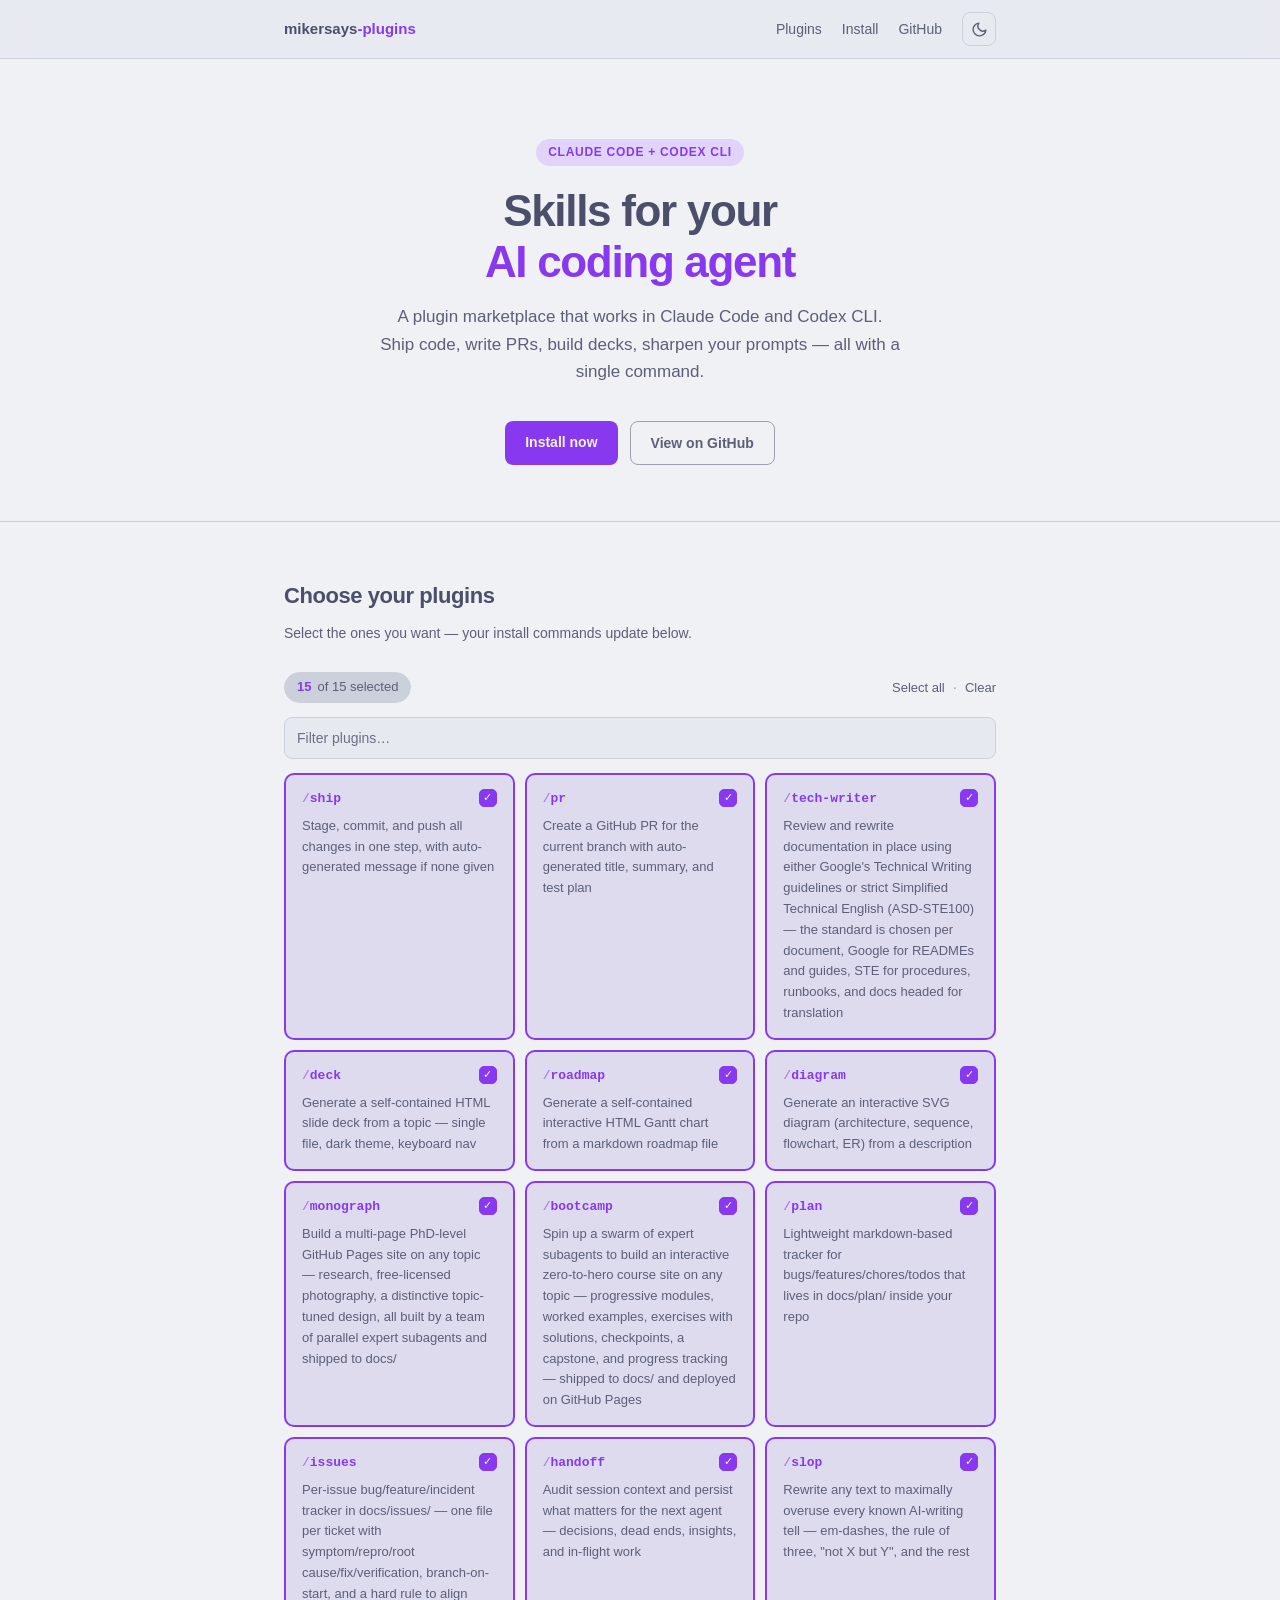
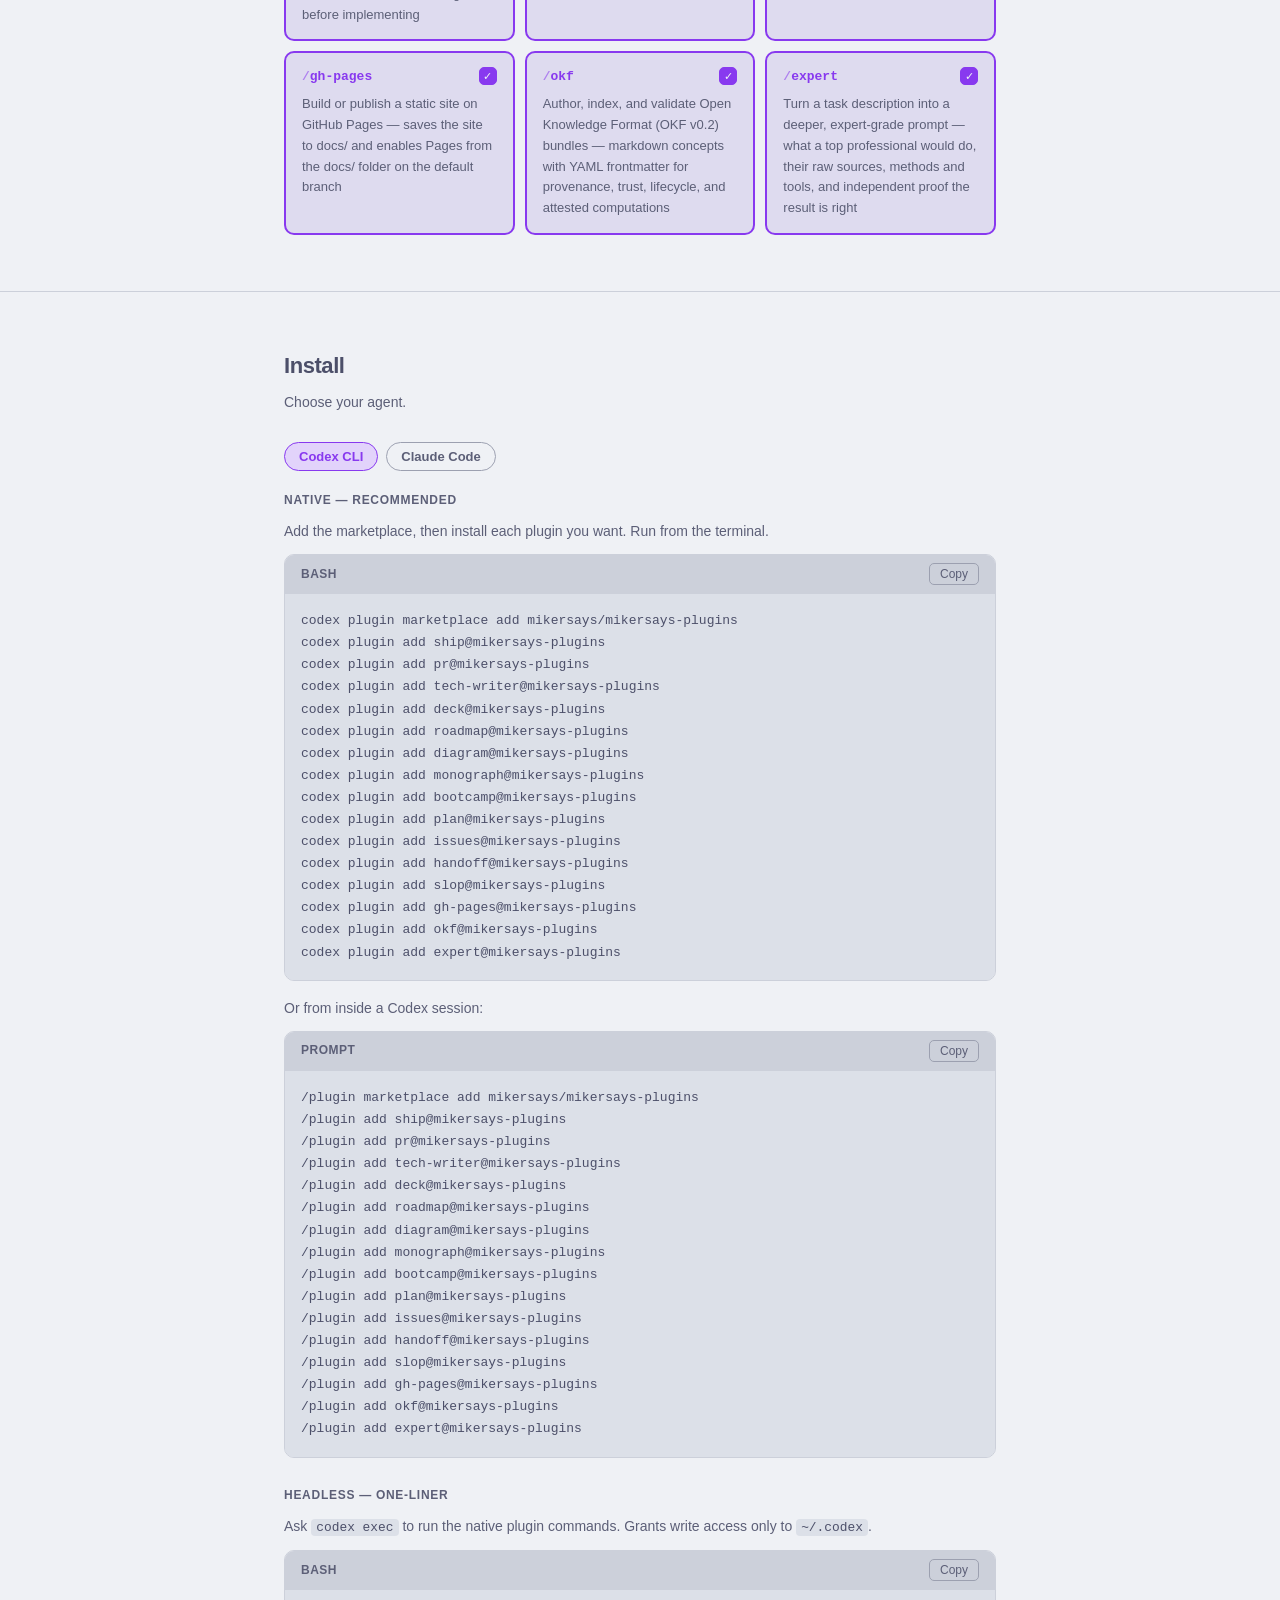
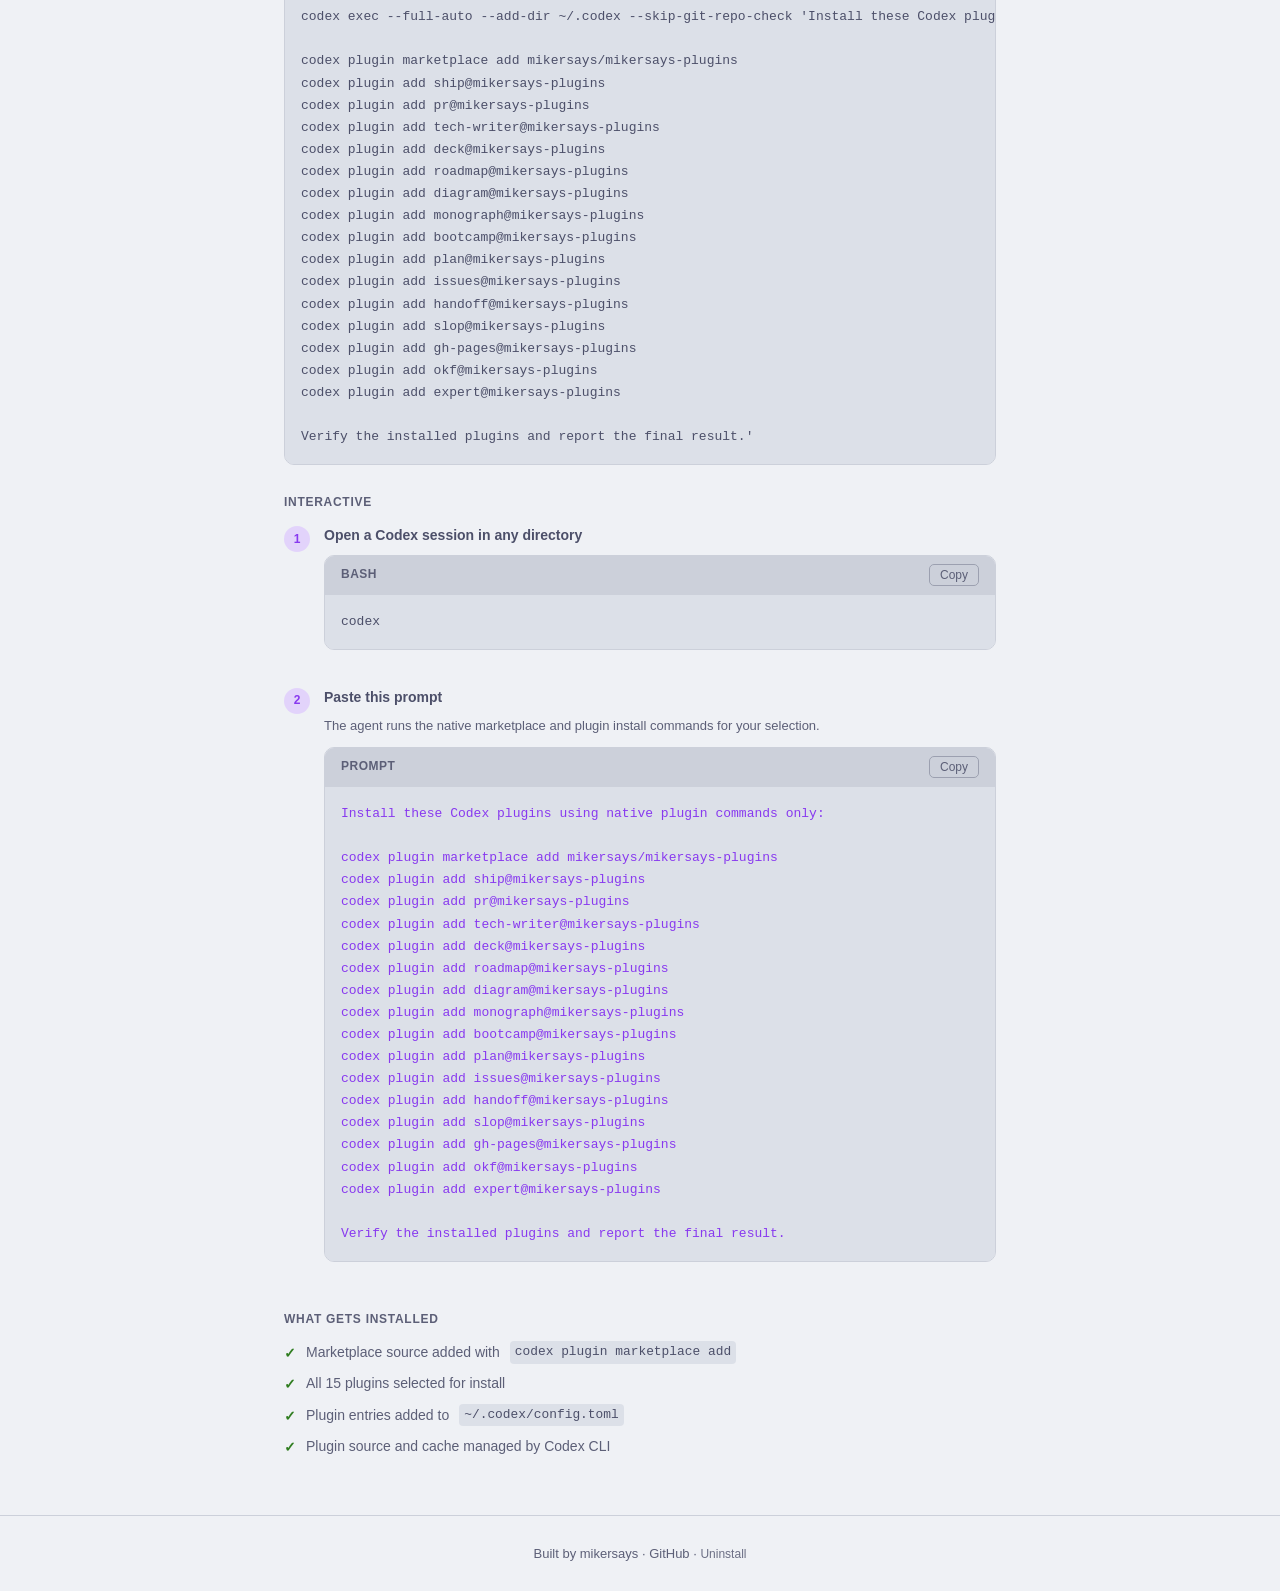
==== docs/index.html @ df7edbc4 "Redesign Pages site with Catppuccin Mocha/Latte themes and add expert Add a theme toggle that follow" ====
<!DOCTYPE html>
<html lang="en">
<head>
  <meta charset="UTF-8" />
  <meta name="viewport" content="width=device-width, initial-scale=1.0" />
  <title>mikersays-plugins</title>
  <meta name="description" content="A plugin marketplace for Claude Code and Codex CLI: ship code, write PRs, build decks, generate diagrams, and more." />
  <script>
    try {
      var t = localStorage.getItem('theme');
      if (t === 'light' || t === 'dark') document.documentElement.setAttribute('data-theme', t);
    } catch (e) {}
  </script>
  <style>
    *, *::before, *::after { box-sizing: border-box; margin: 0; padding: 0; }

    /* Catppuccin Mocha (dark) is the default; Latte (light) follows the system
       setting unless the visitor picks a theme with the toggle. */
    :root {
      color-scheme: dark;
      --bg: #1e1e2e;          /* base */
      --nav-bg: #181825;      /* mantle */
      --code-bg: #11111b;     /* crust */
      --surface: #181825;     /* mantle */
      --surface2: #313244;    /* surface0 */
      --border: #313244;      /* surface0 */
      --border-strong: #585b70; /* surface2 */
      --text: #cdd6f4;
      --muted: #a6adc8;       /* subtext0 */
      --faint: #7f849c;       /* overlay1 */
      --accent: #cba6f7;      /* mauve */
      --accent-dim: #3b3158;
      --on-accent: #11111b;
      --green: #a6e3a1;
      --green-dim: #1f3a2c;
      --warn: #f9e2af;
      --focus: #89b4fa;       /* blue */
    }
    @media (prefers-color-scheme: light) {
      :root:not([data-theme="dark"]) {
        color-scheme: light;
        --bg: #eff1f5;
        --nav-bg: #e6e9ef;
        --code-bg: #dce0e8;
        --surface: #e6e9ef;
        --surface2: #ccd0da;
        --border: #ccd0da;
        --border-strong: #9ca0b0;
        --text: #4c4f69;
        --muted: #5c5f77;
        --faint: #6c6f85;
        --accent: #8839ef;
        --accent-dim: #e2d3fb;
        --on-accent: #eff1f5;
        --green: #2f7d20;
        --green-dim: #d9efd5;
        --warn: #a8610b;
        --focus: #1e66f5;
      }
    }
    :root[data-theme="light"] {
      color-scheme: light;
      --bg: #eff1f5;
      --nav-bg: #e6e9ef;
      --code-bg: #dce0e8;
      --surface: #e6e9ef;
      --surface2: #ccd0da;
      --border: #ccd0da;
      --border-strong: #9ca0b0;
      --text: #4c4f69;
      --muted: #5c5f77;
      --faint: #6c6f85;
      --accent: #8839ef;
      --accent-dim: #e2d3fb;
      --on-accent: #eff1f5;
      --green: #2f7d20;
      --green-dim: #d9efd5;
      --warn: #a8610b;
      --focus: #1e66f5;
    }

    html { scroll-behavior: smooth; scroll-padding-top: 72px; }
    @media (prefers-reduced-motion: reduce) {
      html { scroll-behavior: auto; }
      * { transition: none !important; }
    }

    body {
      background: var(--bg);
      color: var(--text);
      font-family: -apple-system, BlinkMacSystemFont, "Segoe UI", sans-serif;
      font-size: 15px;
      line-height: 1.6;
      -webkit-font-smoothing: antialiased;
    }

    :focus-visible { outline: 2px solid var(--focus); outline-offset: 2px; border-radius: 4px; }

    .container { max-width: 760px; margin: 0 auto; padding: 0 24px; }

    /* ── Nav ── */
    nav {
      position: sticky;
      top: 0;
      z-index: 10;
      background: color-mix(in srgb, var(--nav-bg) 88%, transparent);
      backdrop-filter: blur(10px);
      -webkit-backdrop-filter: blur(10px);
      border-bottom: 1px solid var(--border);
      padding: 12px 0;
    }
    nav .container { display: flex; align-items: center; justify-content: space-between; gap: 16px; }
    .nav-brand { font-weight: 700; font-size: 15px; color: var(--text); text-decoration: none; }
    .nav-brand span { color: var(--accent); }
    nav a { color: var(--muted); text-decoration: none; font-size: 14px; transition: color 0.15s; }
    nav a:hover { color: var(--text); }
    .nav-links { display: flex; gap: 20px; align-items: center; }
    .theme-toggle {
      background: none;
      border: 1px solid var(--border);
      color: var(--muted);
      width: 34px;
      height: 34px;
      border-radius: 8px;
      cursor: pointer;
      display: inline-flex;
      align-items: center;
      justify-content: center;
      transition: color 0.15s, border-color 0.15s;
    }
    .theme-toggle:hover { color: var(--text); border-color: var(--border-strong); }
    .theme-toggle svg { width: 17px; height: 17px; fill: none; stroke: currentColor; stroke-width: 2; stroke-linecap: round; stroke-linejoin: round; }
    .theme-toggle .icon-sun { display: none; }
    :root:not([data-theme="light"]) .theme-toggle .icon-sun { display: block; }
    :root:not([data-theme="light"]) .theme-toggle .icon-moon { display: none; }
    @media (prefers-color-scheme: light) {
      :root:not([data-theme="dark"]) .theme-toggle .icon-sun { display: none; }
      :root:not([data-theme="dark"]) .theme-toggle .icon-moon { display: block; }
    }
    :root[data-theme="light"] .theme-toggle .icon-sun { display: none; }
    :root[data-theme="light"] .theme-toggle .icon-moon { display: block; }

    /* ── Hero ── */
    .hero { padding: 80px 0 56px; text-align: center; }
    .badge {
      display: inline-block;
      background: var(--accent-dim);
      color: var(--accent);
      font-size: 12px;
      font-weight: 600;
      letter-spacing: 0.06em;
      text-transform: uppercase;
      padding: 4px 12px;
      border-radius: 20px;
      margin-bottom: 20px;
    }
    h1 {
      font-size: clamp(28px, 5vw, 44px);
      font-weight: 800;
      letter-spacing: -0.03em;
      line-height: 1.15;
      margin-bottom: 16px;
    }
    h1 em { color: var(--accent); font-style: normal; }
    .hero-sub { color: var(--muted); font-size: 17px; max-width: 520px; margin: 0 auto 36px; }
    .hero-actions { display: flex; gap: 12px; justify-content: center; flex-wrap: wrap; }
    .btn {
      display: inline-block;
      padding: 10px 20px;
      border-radius: 8px;
      font-size: 14px;
      font-weight: 600;
      text-decoration: none;
      transition: opacity 0.15s, transform 0.1s, border-color 0.15s, color 0.15s;
      cursor: pointer;
      border: none;
    }
    .btn:hover { transform: translateY(-1px); }
    .btn-primary { background: var(--accent); color: var(--on-accent); }
    .btn-primary:hover { opacity: 0.88; }
    .btn-ghost { background: transparent; border: 1px solid var(--border-strong); color: var(--muted); }
    .btn-ghost:hover { color: var(--text); border-color: var(--accent); }

    /* ── Section ── */
    section { padding: 56px 0; border-top: 1px solid var(--border); }
    h2 { font-size: 22px; font-weight: 700; letter-spacing: -0.02em; margin-bottom: 8px; }
    .section-sub { color: var(--muted); font-size: 14px; margin-bottom: 28px; }
    .callout {
      background: var(--green-dim);
      border: 1px solid var(--green);
      border-radius: 8px;
      padding: 12px 14px;
      margin-bottom: 24px;
      font-size: 14px;
      line-height: 1.55;
      color: var(--text);
    }
    .callout strong { color: var(--green); }
    code {
      font-family: "SF Mono", "Fira Code", "Cascadia Code", monospace;
      color: var(--text);
    }
    .callout code, .section-sub code, .what-item code {
      background: var(--code-bg);
      border-radius: 4px;
      padding: 1px 5px;
      font-size: 0.92em;
    }
    h3 {
      font-size: 12px;
      font-weight: 700;
      color: var(--muted);
      text-transform: uppercase;
      letter-spacing: 0.06em;
      margin-bottom: 12px;
    }

    /* ── Plugin picker grid ── */
    .picker-header {
      display: flex;
      align-items: center;
      justify-content: space-between;
      flex-wrap: wrap;
      gap: 10px 16px;
      margin-bottom: 14px;
    }
    .picker-actions { display: flex; gap: 8px; align-items: center; }
    .picker-actions .sep { color: var(--border-strong); }
    .text-btn {
      background: none;
      border: none;
      color: var(--muted);
      font-size: 13px;
      cursor: pointer;
      padding: 2px 0;
      transition: color 0.15s;
    }
    .text-btn:hover { color: var(--accent); }
    .search {
      width: 100%;
      background: var(--surface);
      border: 1px solid var(--border);
      border-radius: 8px;
      color: var(--text);
      font: inherit;
      font-size: 14px;
      padding: 9px 12px;
      margin-bottom: 14px;
      transition: border-color 0.15s;
    }
    .search::placeholder { color: var(--faint); }
    .search:hover { border-color: var(--border-strong); }
    .no-results { grid-column: 1 / -1; text-align: center; color: var(--muted); font-size: 14px; padding: 24px 0; }

    .plugins-grid {
      display: grid;
      grid-template-columns: repeat(auto-fill, minmax(220px, 1fr));
      gap: 10px;
    }
    .plugin-card {
      background: var(--surface);
      border: 2px solid var(--border);
      border-radius: 10px;
      padding: 14px 16px;
      cursor: pointer;
      transition: border-color 0.15s, background 0.15s;
      user-select: none;
      position: relative;
    }
    .plugin-card:hover { border-color: var(--border-strong); }
    .plugin-card.selected {
      border-color: var(--accent);
      background: color-mix(in srgb, var(--accent) 8%, var(--surface));
    }
    .plugin-card-top {
      display: flex;
      align-items: flex-start;
      justify-content: space-between;
      margin-bottom: 6px;
    }
    .plugin-name {
      font-family: "SF Mono", "Fira Code", monospace;
      font-size: 13px;
      font-weight: 600;
      color: var(--accent);
    }
    .plugin-name::before { content: "/"; opacity: 0.55; }
    .checkmark {
      width: 18px;
      height: 18px;
      border-radius: 5px;
      border: 1.5px solid var(--border-strong);
      flex-shrink: 0;
      display: flex;
      align-items: center;
      justify-content: center;
      transition: all 0.15s;
      font-size: 11px;
    }
    .plugin-card.selected .checkmark {
      background: var(--accent);
      border-color: var(--accent);
      color: var(--on-accent);
    }
    .plugin-desc { font-size: 13px; color: var(--muted); }

    /* ── Selection summary pill ── */
    .selection-pill {
      display: inline-flex;
      align-items: center;
      gap: 6px;
      background: var(--surface2);
      border: 1px solid var(--border);
      border-radius: 20px;
      padding: 4px 12px;
      font-size: 13px;
      color: var(--muted);
      transition: all 0.2s;
    }
    .selection-pill .count { color: var(--accent); font-weight: 700; }
    .none-selected-warn {
      background: color-mix(in srgb, var(--warn) 12%, transparent);
      border-color: color-mix(in srgb, var(--warn) 40%, transparent);
      color: var(--warn);
    }

    /* ── Tabs ── */
    .tabs { display: flex; gap: 8px; margin-bottom: 20px; }
    .tab {
      padding: 6px 14px;
      border-radius: 20px;
      font-size: 13px;
      font-weight: 600;
      cursor: pointer;
      border: 1px solid var(--border-strong);
      color: var(--muted);
      background: none;
      transition: all 0.15s;
    }
    .tab:hover { color: var(--text); }
    .tab.active { background: var(--accent-dim); border-color: var(--accent); color: var(--accent); }
    .tab-content { display: none; }
    .tab-content.active { display: block; }

    /* ── Install blocks ── */
    .install-block {
      background: var(--surface);
      border: 1px solid var(--border);
      border-radius: 10px;
      overflow: hidden;
      margin-bottom: 16px;
    }
    .block-header {
      display: flex;
      align-items: center;
      justify-content: space-between;
      padding: 8px 16px;
      border-bottom: 1px solid var(--border);
      background: var(--surface2);
    }
    .block-label { font-size: 12px; font-weight: 600; color: var(--muted); letter-spacing: 0.04em; text-transform: uppercase; }
    .copy-btn {
      background: none;
      border: 1px solid var(--border-strong);
      color: var(--muted);
      font-size: 12px;
      padding: 3px 10px;
      border-radius: 5px;
      cursor: pointer;
      transition: color 0.15s, border-color 0.15s;
    }
    .copy-btn:hover { color: var(--text); border-color: var(--accent); }
    .copy-btn.copied { color: var(--green); border-color: var(--green); }
    pre {
      padding: 16px;
      overflow-x: auto;
      font-family: "SF Mono", "Fira Code", "Cascadia Code", monospace;
      font-size: 13px;
      line-height: 1.7;
      background: var(--code-bg);
    }
    @media (max-width: 640px) {
      .hero { padding: 56px 0 40px; }
      .nav-links { gap: 14px; }
      pre {
        white-space: pre-wrap;
        word-break: break-word;
        overflow-wrap: anywhere;
      }
    }
    .c { color: var(--faint); }        /* comment */
    .kw { color: var(--accent); }      /* keyword / prompt text */

    /* empty state */
    .empty-state {
      padding: 20px;
      text-align: center;
      color: var(--muted);
      font-size: 13px;
      background: var(--code-bg);
    }

    /* ── Steps ── */
    .steps { counter-reset: step; display: flex; flex-direction: column; gap: 20px; }
    .step { display: flex; gap: 14px; align-items: flex-start; }
    .step-num {
      counter-increment: step;
      flex-shrink: 0;
      width: 26px; height: 26px;
      background: var(--accent-dim);
      color: var(--accent);
      border-radius: 50%;
      font-size: 12px; font-weight: 700;
      display: flex; align-items: center; justify-content: center;
      margin-top: 2px;
    }
    .step-num::before { content: counter(step); }
    .step-body { flex: 1; min-width: 0; }
    .step-title { font-weight: 600; margin-bottom: 8px; font-size: 14px; }
    .step-desc { color: var(--muted); font-size: 13px; margin-bottom: 10px; }

    /* ── What you get ── */
    .what-list { display: flex; flex-direction: column; gap: 8px; margin-top: 12px; }
    .what-item { display: flex; align-items: flex-start; gap: 10px; font-size: 14px; color: var(--muted); }
    .what-item::before { content: "✓"; color: var(--green); font-weight: 700; flex-shrink: 0; margin-top: 1px; }

    /* ── Footer ── */
    footer { border-top: 1px solid var(--border); padding: 28px 0; text-align: center; color: var(--muted); font-size: 13px; }
    footer a { color: var(--muted); text-decoration: none; }
    footer a:hover { color: var(--text); }
    .uninstall-link { font-size: 12px; color: var(--faint); text-decoration: none; }
    .uninstall-link:hover { color: var(--muted); }
  </style>
</head>
<body>

<nav>
  <div class="container">
    <a class="nav-brand" href="#">mikersays<span>-plugins</span></a>
    <div class="nav-links">
      <a href="#plugins">Plugins</a>
      <a href="#install">Install</a>
      <a href="https://github.com/mikersays/mikersays-plugins" target="_blank" rel="noopener">GitHub</a>
      <button class="theme-toggle" id="theme-toggle" type="button" aria-label="Switch to light theme" title="Toggle theme">
        <svg class="icon-sun" viewBox="0 0 24 24" aria-hidden="true"><circle cx="12" cy="12" r="4"/><path d="M12 2v2M12 20v2M4.9 4.9l1.4 1.4M17.7 17.7l1.4 1.4M2 12h2M20 12h2M4.9 19.1l1.4-1.4M17.7 6.3l1.4-1.4"/></svg>
        <svg class="icon-moon" viewBox="0 0 24 24" aria-hidden="true"><path d="M21 12.8A9 9 0 1 1 11.2 3a7 7 0 0 0 9.8 9.8z"/></svg>
      </button>
    </div>
  </div>
</nav>

<header class="hero">
  <div class="container">
    <div class="badge">Claude Code + Codex CLI</div>
    <h1>Skills for your<br><em>AI coding agent</em></h1>
    <p class="hero-sub">A plugin marketplace that works in Claude Code and Codex CLI. Ship code, write PRs, build decks, sharpen your prompts — all with a single command.</p>
    <div class="hero-actions">
      <a href="#install" class="btn btn-primary">Install now</a>
      <a href="https://github.com/mikersays/mikersays-plugins" target="_blank" rel="noopener" class="btn btn-ghost">View on GitHub</a>
    </div>
  </div>
</header>

<main>

  <!-- Plugins picker -->
  <section id="plugins">
    <div class="container">
      <h2>Choose your plugins</h2>
      <p class="section-sub">Select the ones you want — your install commands update below.</p>

      <div class="picker-header">
        <div id="selection-pill" class="selection-pill" aria-live="polite">
          <span class="count" id="pill-count">15</span> of 15 selected
        </div>
        <div class="picker-actions">
          <button class="text-btn" onclick="selectAll()">Select all</button>
          <span class="sep" aria-hidden="true">·</span>
          <button class="text-btn" onclick="selectNone()">Clear</button>
        </div>
      </div>

      <input class="search" id="plugin-search" type="search" placeholder="Filter plugins…" aria-label="Filter plugins" autocomplete="off" />

      <div class="plugins-grid" id="plugins-grid">
        <!-- rendered by JS -->
      </div>
    </div>
  </section>

  <!-- Install -->
  <section id="install">
    <div class="container">
      <h2>Install</h2>
      <p class="section-sub">Choose your agent.</p>

      <div class="tabs" role="tablist">
        <button class="tab active" role="tab" aria-selected="true" aria-controls="tab-codex" onclick="switchTab('codex', event)">Codex CLI</button>
        <button class="tab" role="tab" aria-selected="false" aria-controls="tab-claude" onclick="switchTab('claude', event)">Claude Code</button>
      </div>

      <!-- Codex tab -->
      <div id="tab-codex" class="tab-content active" role="tabpanel">

        <h3 style="margin-bottom:10px;">Native — recommended</h3>
        <p class="section-sub" style="margin-bottom:12px;">
          Add the marketplace, then install each plugin you want. Run from the terminal.
        </p>

        <div class="install-block">
          <div class="block-header">
            <span class="block-label">bash</span>
            <button class="copy-btn" onclick="copyEl(this, 'cmd-native')">Copy</button>
          </div>
          <pre><code id="cmd-native">codex plugin marketplace add mikersays/mikersays-plugins
codex plugin add ship@mikersays-plugins</code></pre>
        </div>

        <p class="section-sub" style="margin-top:12px;margin-bottom:12px;">
          Or from inside a Codex session:
        </p>

        <div class="install-block">
          <div class="block-header">
            <span class="block-label">prompt</span>
            <button class="copy-btn" onclick="copyEl(this, 'cmd-native-session')">Copy</button>
          </div>
          <pre><code id="cmd-native-session">/plugin marketplace add mikersays/mikersays-plugins
/plugin add ship@mikersays-plugins</code></pre>
        </div>

        <h3 style="margin-top:28px;margin-bottom:10px;">Headless — one-liner</h3>
        <p class="section-sub" style="margin-bottom:12px;">
          Ask <code>codex exec</code> to run the native plugin commands. Grants write access only to <code>~/.codex</code>.
        </p>

        <div class="install-block">
          <div class="block-header">
            <span class="block-label">bash</span>
            <button class="copy-btn" id="btn-headless" onclick="copyEl(this, 'cmd-headless')">Copy</button>
          </div>
          <pre id="pre-headless"><code id="cmd-headless"></code></pre>
        </div>

        <h3 style="margin-top:28px;margin-bottom:12px;">Interactive</h3>
        <div class="steps">
          <div class="step">
            <div class="step-num" aria-hidden="true"></div>
            <div class="step-body">
              <div class="step-title">Open a Codex session in any directory</div>
              <div class="install-block">
                <div class="block-header">
                  <span class="block-label">bash</span>
                  <button class="copy-btn" onclick="copyEl(this, 'cmd-open')">Copy</button>
                </div>
                <pre><code id="cmd-open">codex</code></pre>
              </div>
            </div>
          </div>
          <div class="step">
            <div class="step-num" aria-hidden="true"></div>
            <div class="step-body">
              <div class="step-title">Paste this prompt</div>
              <div class="step-desc">The agent runs the native marketplace and plugin install commands for your selection.</div>
              <div class="install-block">
                <div class="block-header">
                  <span class="block-label">prompt</span>
                  <button class="copy-btn" id="btn-prompt" onclick="copyEl(this, 'cmd-prompt')">Copy</button>
                </div>
                <pre id="pre-prompt"><code id="cmd-prompt"></code></pre>
              </div>
            </div>
          </div>
        </div>

        <div style="margin-top:32px;">
          <h3>What gets installed</h3>
          <div class="what-list">
            <div class="what-item">Marketplace source added with <code>codex plugin marketplace add</code></div>
            <div class="what-item" id="what-plugins">Selected plugins installed with <code>codex plugin add</code></div>
            <div class="what-item">Plugin entries added to <code>~/.codex/config.toml</code></div>
            <div class="what-item">Plugin source and cache managed by Codex CLI</div>
          </div>
        </div>

      </div>

      <!-- Claude Code tab -->
      <div id="tab-claude" class="tab-content" role="tabpanel">
        <div class="callout">
          <strong>Launch Claude Code first.</strong> These are <em>slash commands</em>, not terminal commands.
          Start Claude Code in your project (run <code>claude</code> in your terminal, or open the desktop / IDE app),
          then type the commands below at the Claude Code prompt — don't paste them into your shell.
        </div>
        <h3>Add the marketplace</h3>
        <div class="install-block">
          <div class="block-header">
            <span class="block-label">slash command</span>
            <button class="copy-btn" onclick="copyEl(this, 'cmd-claude-add')">Copy</button>
          </div>
          <pre><code id="cmd-claude-add">/plugin marketplace add mikersays/mikersays-plugins</code></pre>
        </div>

        <h3 style="margin-top:28px;">Install your selected plugins</h3>
        <div class="install-block">
          <div class="block-header">
            <span class="block-label">slash commands</span>
            <button class="copy-btn" id="btn-claude-install" onclick="copyEl(this, 'cmd-claude-install')">Copy</button>
          </div>
          <pre id="pre-claude-install"><code id="cmd-claude-install"></code></pre>
        </div>

        <h3 style="margin-top:28px;">Usage</h3>
        <div class="install-block">
          <div class="block-header">
            <span class="block-label">examples</span>
          </div>
          <pre><code><span class="c"># Commit and push all changes</span>
/ship fix login redirect

<span class="c"># Open a PR</span>
/pr add dark mode toggle

<span class="c"># Review a doc</span>
/tech-writer docs/api.md

<span class="c"># Rewrite a runbook in Simplified Technical English</span>
/tech-writer docs/runbooks/failover.md ste

<span class="c"># Build a slide deck</span>
/deck microservices architecture

<span class="c"># Get an expert-grade rewrite of a task prompt</span>
/expert migrate our billing service to Postgres</code></pre>
        </div>
      </div>

    </div>
  </section>

</main>

<footer>
  <div class="container">
    <p>
      Built by <a href="https://github.com/mikersays" target="_blank" rel="noopener">mikersays</a> ·
      <a href="https://github.com/mikersays/mikersays-plugins" target="_blank" rel="noopener">GitHub</a> ·
      <a class="uninstall-link" href="https://github.com/mikersays/mikersays-plugins/blob/master/UNINSTALL.md" target="_blank" rel="noopener">Uninstall</a>
    </p>
  </div>
</footer>

<script>
  const PLUGINS = [
    { id: 'ship',        desc: 'Stage, commit, and push all changes in one step, with auto-generated message if none given' },
    { id: 'pr',          desc: 'Create a GitHub PR for the current branch with auto-generated title, summary, and test plan' },
    { id: 'tech-writer', desc: 'Review and rewrite documentation in place using either Google\'s Technical Writing guidelines or strict Simplified Technical English (ASD-STE100) &mdash; the standard is chosen per document, Google for READMEs and guides, STE for procedures, runbooks, and docs headed for translation' },
    { id: 'deck',        desc: 'Generate a self-contained HTML slide deck from a topic — single file, dark theme, keyboard nav' },
    { id: 'roadmap',     desc: 'Generate a self-contained interactive HTML Gantt chart from a markdown roadmap file' },
    { id: 'diagram',     desc: 'Generate an interactive SVG diagram (architecture, sequence, flowchart, ER) from a description' },
    { id: 'monograph',   desc: 'Build a multi-page PhD-level GitHub Pages site on any topic — research, free-licensed photography, a distinctive topic-tuned design, all built by a team of parallel expert subagents and shipped to docs/' },
    { id: 'bootcamp',    desc: 'Spin up a swarm of expert subagents to build an interactive zero-to-hero course site on any topic — progressive modules, worked examples, exercises with solutions, checkpoints, a capstone, and progress tracking — shipped to docs/ and deployed on GitHub Pages' },
    { id: 'plan',        desc: 'Lightweight markdown-based tracker for bugs/features/chores/todos that lives in docs/plan/ inside your repo' },
    { id: 'issues',      desc: 'Per-issue bug/feature/incident tracker in docs/issues/ — one file per ticket with symptom/repro/root cause/fix/verification, branch-on-start, and a hard rule to align before implementing' },
    { id: 'handoff',     desc: 'Audit session context and persist what matters for the next agent — decisions, dead ends, insights, and in-flight work' },
    { id: 'slop',        desc: 'Rewrite any text to maximally overuse every known AI-writing tell — em-dashes, the rule of three, "not X but Y", and the rest' },
    { id: 'gh-pages',    desc: 'Build or publish a static site on GitHub Pages — saves the site to docs/ and enables Pages from the docs/ folder on the default branch' },
    { id: 'okf',         desc: 'Author, index, and validate Open Knowledge Format (OKF v0.2) bundles — markdown concepts with YAML frontmatter for provenance, trust, lifecycle, and attested computations' },
    { id: 'expert',      desc: 'Turn a task description into a deeper, expert-grade prompt — what a top professional would do, their raw sources, methods and tools, and independent proof the result is right' },
  ];

  let selected = new Set(PLUGINS.map(p => p.id));

  // ── Render plugin cards ──────────────────────────────────────────
  function renderGrid() {
    const grid = document.getElementById('plugins-grid');
    const focusedId = document.activeElement && document.activeElement.dataset ? document.activeElement.dataset.id : null;
    const q = (document.getElementById('plugin-search').value || '').trim().toLowerCase();
    const shown = PLUGINS.filter(p => !q || p.id.includes(q) || p.desc.toLowerCase().includes(q));
    if (!shown.length) {
      grid.innerHTML = '<div class="no-results">No plugins match your filter.</div>';
      return;
    }
    grid.innerHTML = shown.map(p => `
      <div class="plugin-card ${selected.has(p.id) ? 'selected' : ''}"
           onclick="toggle('${p.id}')" role="checkbox"
           aria-checked="${selected.has(p.id)}" tabindex="0"
           data-id="${p.id}"
           onkeydown="if(event.key==='Enter'||event.key===' '){event.preventDefault();toggle('${p.id}')}">
        <div class="plugin-card-top">
          <div class="plugin-name">${p.id}</div>
          <div class="checkmark">${selected.has(p.id) ? '✓' : ''}</div>
        </div>
        <div class="plugin-desc">${p.desc}</div>
      </div>
    `).join('');
    if (focusedId) {
      const again = grid.querySelector(`[data-id="${focusedId}"]`);
      if (again) again.focus();
    }
  }

  // ── Update pill ──────────────────────────────────────────────────
  function renderPill() {
    const n = selected.size;
    const pill = document.getElementById('selection-pill');
    if (n === 0) {
      pill.classList.add('none-selected-warn');
      pill.innerHTML = '⚠ No plugins selected';
    } else {
      pill.classList.remove('none-selected-warn');
      pill.innerHTML = `<span class="count">${n}</span> of ${PLUGINS.length} selected`;
    }
  }

  // ── Build install commands ───────────────────────────────────────
  function renderCommands() {
    const sel = PLUGINS.filter(p => selected.has(p.id));
    const ids  = sel.map(p => p.id);
    const all  = ids.length === PLUGINS.length;
    const none = ids.length === 0;
    const nativeCommands = ids => ['codex plugin marketplace add mikersays/mikersays-plugins']
      .concat(ids.map(id => `codex plugin add ${id}@mikersays-plugins`));
    const sessionCommands = ids => ['/plugin marketplace add mikersays/mikersays-plugins']
      .concat(ids.map(id => `/plugin add ${id}@mikersays-plugins`));

    // ── Codex native commands ──
    const nativeEl = document.getElementById('cmd-native');
    const nativeSessionEl = document.getElementById('cmd-native-session');
    if (nativeEl) {
      nativeEl.textContent = none
        ? 'Select at least one plugin above.'
        : nativeCommands(ids).join('\n');
    }
    if (nativeSessionEl) {
      nativeSessionEl.textContent = none
        ? 'Select at least one plugin above.'
        : sessionCommands(ids).join('\n');
    }

    // ── Codex headless ──
    const headlessEl = document.getElementById('cmd-headless');
    const preHeadless = document.getElementById('pre-headless');
    if (none) {
      preHeadless.innerHTML = '<div class="empty-state">Select at least one plugin above.</div>';
    } else {
      const prompt = `Install these Codex plugins using native plugin commands only:\n\n${nativeCommands(ids).join('\n')}\n\nVerify the installed plugins and report the final result.`;
      preHeadless.innerHTML = '';
      preHeadless.appendChild(Object.assign(document.createElement('code'), {
        id: 'cmd-headless',
        textContent: `codex exec --full-auto --add-dir ~/.codex --skip-git-repo-check '${prompt}'`
      }));
    }

    // ── Codex interactive prompt ──
    const prePrompt = document.getElementById('pre-prompt');
    if (none) {
      prePrompt.innerHTML = '<div class="empty-state">Select at least one plugin above.</div>';
    } else {
      prePrompt.innerHTML = '';
      const span = document.createElement('span');
      span.className = 'kw';
      span.id = 'cmd-prompt';
      span.textContent =
`Install these Codex plugins using native plugin commands only:

${nativeCommands(ids).join('\n')}

Verify the installed plugins and report the final result.`;
      const code = document.createElement('code');
      code.appendChild(span);
      prePrompt.appendChild(code);
    }

    // ── Claude Code install commands ──
    const preClaude = document.getElementById('pre-claude-install');
    if (none) {
      preClaude.innerHTML = '<div class="empty-state">Select at least one plugin above.</div>';
    } else {
      preClaude.innerHTML = '';
      const code = document.createElement('code');
      code.id = 'cmd-claude-install';
      code.textContent = ids.map(id => `/plugin install ${id}@mikersays-plugins`).join('\n');
      preClaude.appendChild(code);
    }

    // ── "what gets installed" summary ──
    const whatPlugins = document.getElementById('what-plugins');
    if (none) {
      whatPlugins.textContent = 'No plugins selected.';
    } else if (all) {
      whatPlugins.innerHTML = `All ${PLUGINS.length} plugins selected for install`;
    } else {
      whatPlugins.innerHTML = `${ids.length} plugin${ids.length > 1 ? 's' : ''} selected: <strong>${ids.join(', ')}</strong>`;
    }
  }

  // ── Actions ─────────────────────────────────────────────────────
  function toggle(id) {
    if (selected.has(id)) selected.delete(id);
    else selected.add(id);
    render();
  }
  function selectAll()  { selected = new Set(PLUGINS.map(p => p.id)); render(); }
  function selectNone() { selected = new Set(); render(); }
  function render()     { renderGrid(); renderPill(); renderCommands(); }

  // ── Tabs ─────────────────────────────────────────────────────────
  function switchTab(name, e) {
    document.querySelectorAll('.tab').forEach(t => { t.classList.remove('active'); t.setAttribute('aria-selected', 'false'); });
    document.querySelectorAll('.tab-content').forEach(t => t.classList.remove('active'));
    document.getElementById(`tab-${name}`).classList.add('active');
    if (e) { e.currentTarget.classList.add('active'); e.currentTarget.setAttribute('aria-selected', 'true'); }
  }

  // ── Copy ─────────────────────────────────────────────────────────
  function copyEl(btn, id) {
    const el = document.getElementById(id);
    if (!el) return;
    const text = el.innerText || el.textContent;
    const done = ok => {
      btn.textContent = ok ? 'Copied!' : 'Press Ctrl+C';
      btn.classList.toggle('copied', ok);
      setTimeout(() => { btn.textContent = 'Copy'; btn.classList.remove('copied'); }, 2000);
    };
    if (!navigator.clipboard) {
      const range = document.createRange();
      range.selectNodeContents(el);
      const sel = window.getSelection();
      sel.removeAllRanges();
      sel.addRange(range);
      done(false);
      return;
    }
    navigator.clipboard.writeText(text).then(() => done(true), () => done(false));
  }

  // ── Theme ────────────────────────────────────────────────────────
  const root = document.documentElement;
  const themeBtn = document.getElementById('theme-toggle');
  const isLight = () => root.getAttribute('data-theme')
    ? root.getAttribute('data-theme') === 'light'
    : window.matchMedia('(prefers-color-scheme: light)').matches;
  function syncThemeLabel() {
    themeBtn.setAttribute('aria-label', isLight() ? 'Switch to dark theme (Catppuccin Mocha)' : 'Switch to light theme (Catppuccin Latte)');
  }
  themeBtn.addEventListener('click', () => {
    const next = isLight() ? 'dark' : 'light';
    root.setAttribute('data-theme', next);
    try { localStorage.setItem('theme', next); } catch (e) {}
    syncThemeLabel();
  });
  window.matchMedia('(prefers-color-scheme: light)').addEventListener('change', syncThemeLabel);
  syncThemeLabel();

  // ── Init ─────────────────────────────────────────────────────────
  document.getElementById('plugin-search').addEventListener('input', renderGrid);
  render();
</script>

</body>
</html>
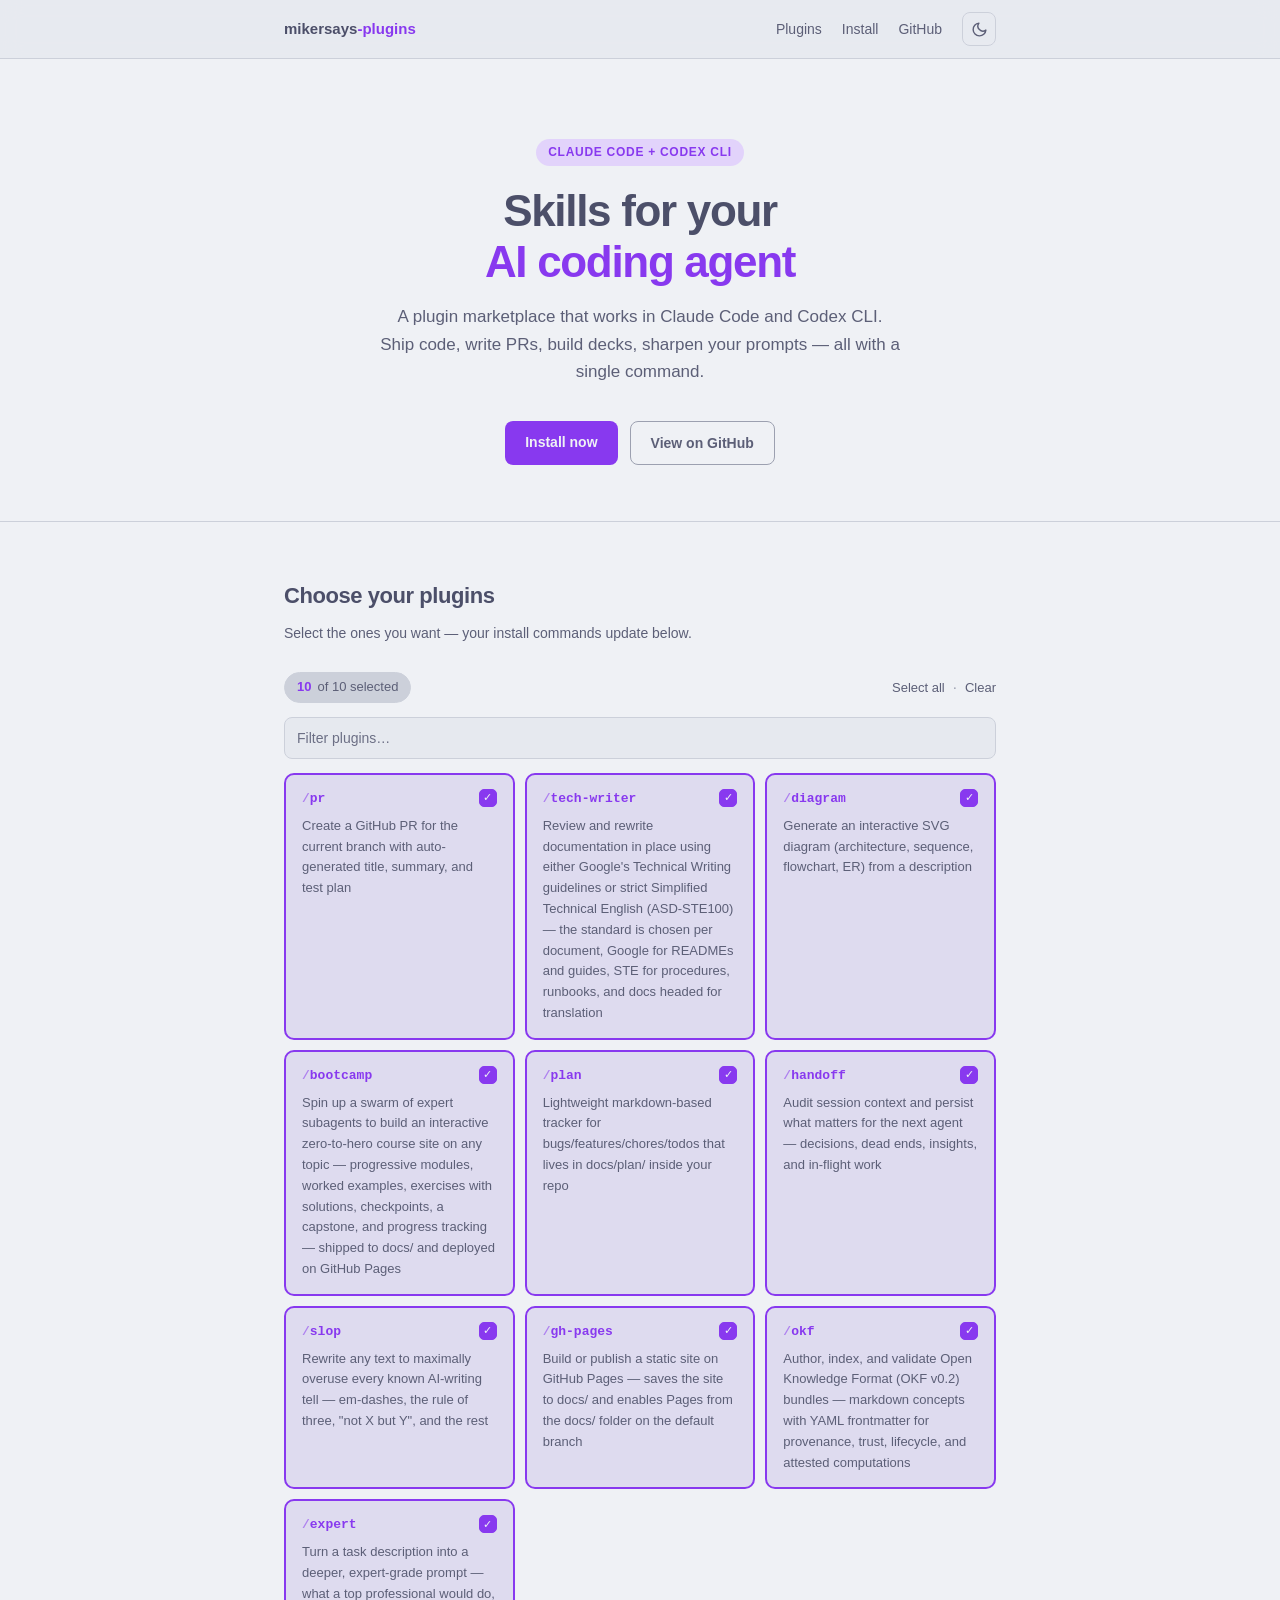
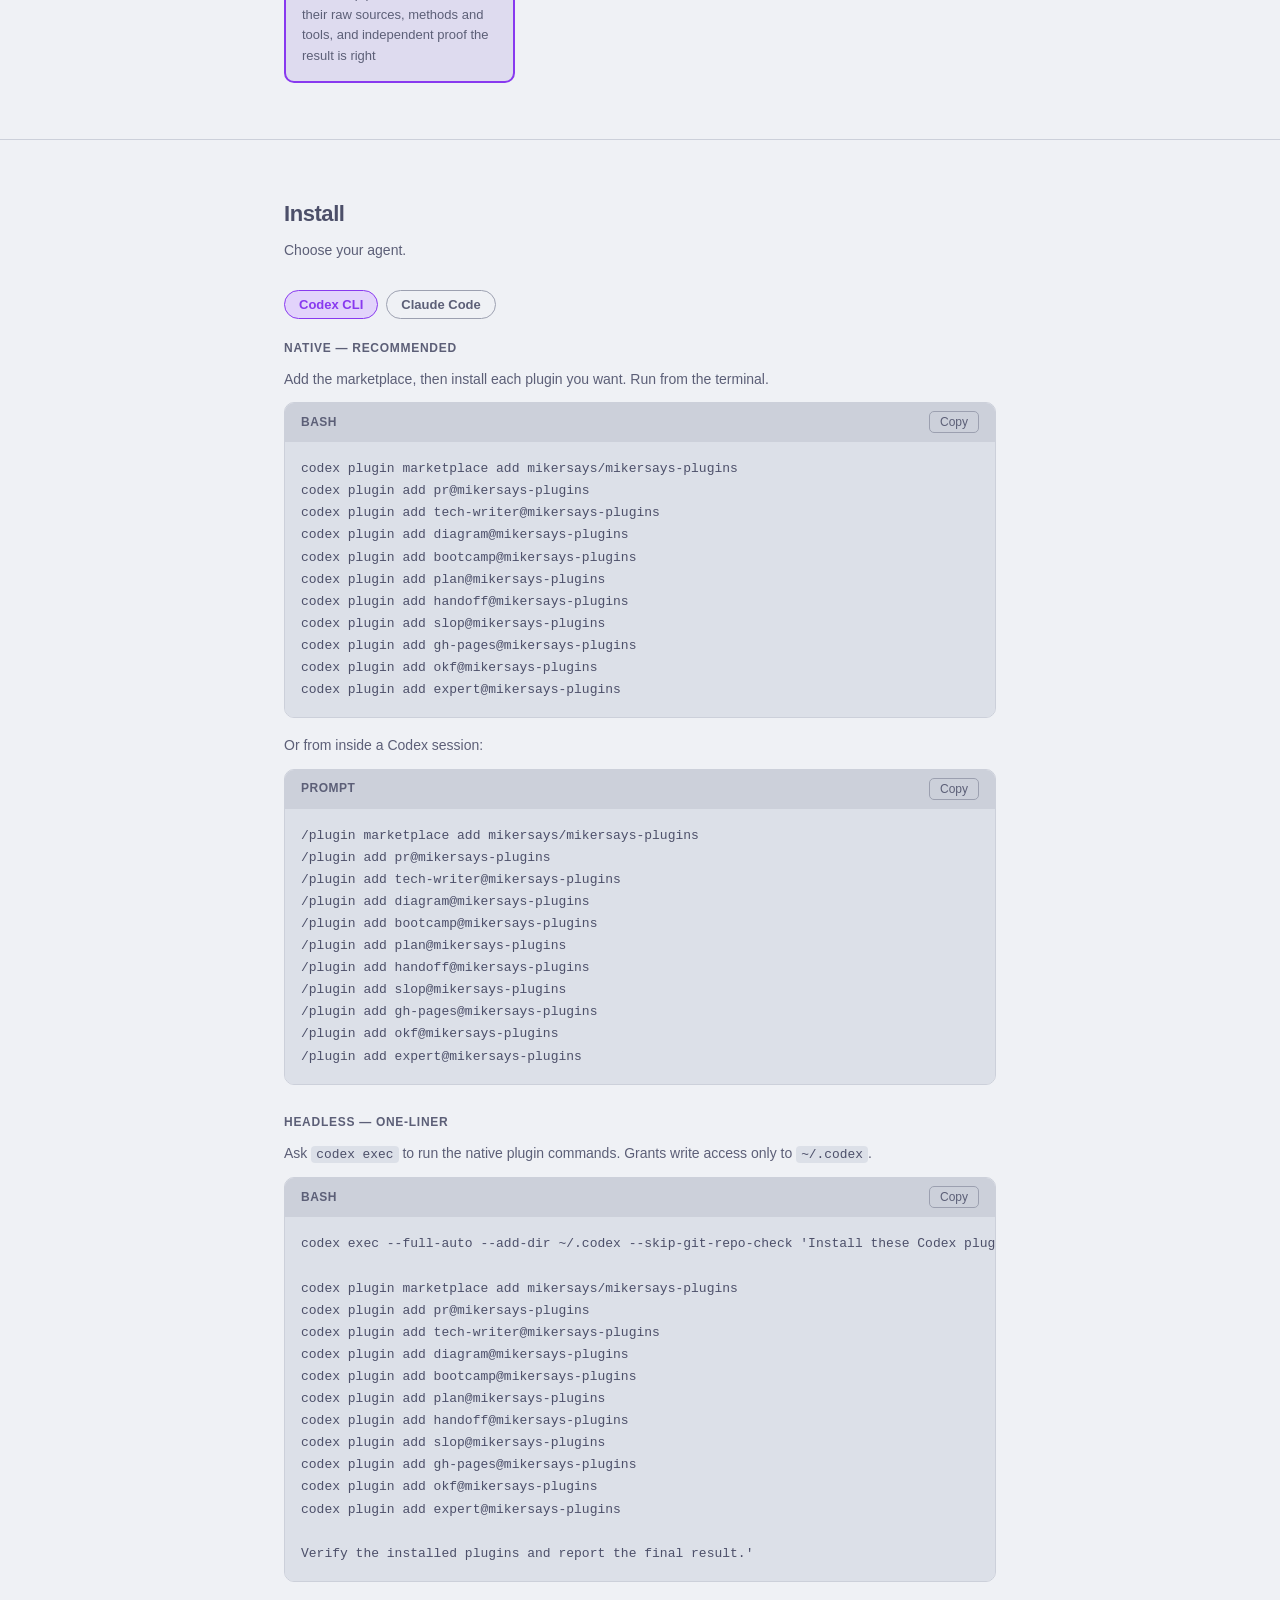
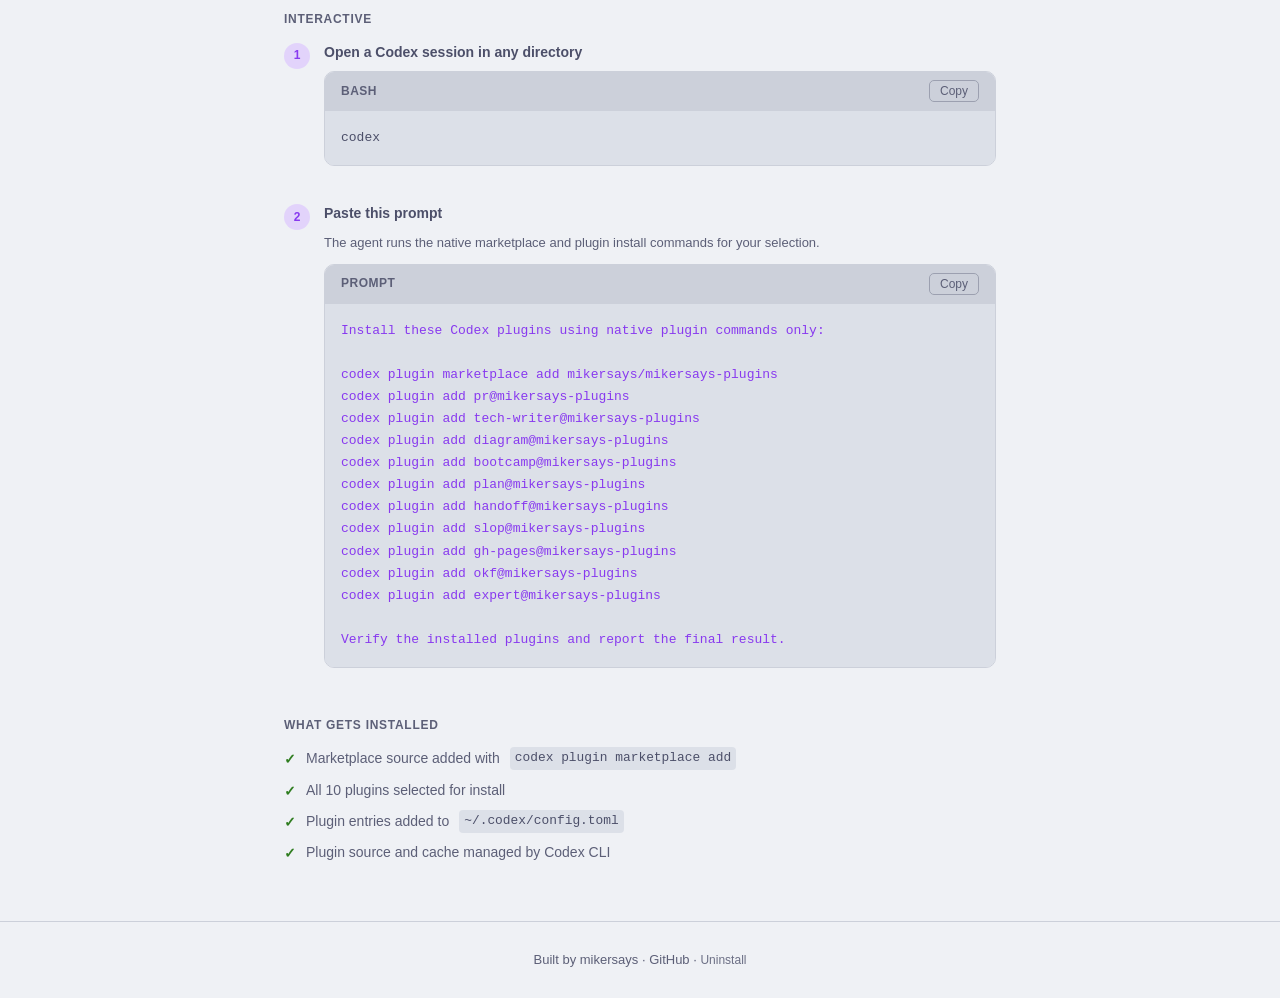
==== commit 079d6698: "Remove roadmap, monograph, deck, issues, and ship plugins Drop the plugin directories, marketplace e" ====
--- a/docs/index.html
+++ b/docs/index.html
@@ -652,16 +652,11 @@
 
 <script>
   const PLUGINS = [
-    { id: 'ship',        desc: 'Stage, commit, and push all changes in one step, with auto-generated message if none given' },
     { id: 'pr',          desc: 'Create a GitHub PR for the current branch with auto-generated title, summary, and test plan' },
     { id: 'tech-writer', desc: 'Review and rewrite documentation in place using either Google\'s Technical Writing guidelines or strict Simplified Technical English (ASD-STE100) &mdash; the standard is chosen per document, Google for READMEs and guides, STE for procedures, runbooks, and docs headed for translation' },
-    { id: 'deck',        desc: 'Generate a self-contained HTML slide deck from a topic — single file, dark theme, keyboard nav' },
-    { id: 'roadmap',     desc: 'Generate a self-contained interactive HTML Gantt chart from a markdown roadmap file' },
     { id: 'diagram',     desc: 'Generate an interactive SVG diagram (architecture, sequence, flowchart, ER) from a description' },
-    { id: 'monograph',   desc: 'Build a multi-page PhD-level GitHub Pages site on any topic — research, free-licensed photography, a distinctive topic-tuned design, all built by a team of parallel expert subagents and shipped to docs/' },
     { id: 'bootcamp',    desc: 'Spin up a swarm of expert subagents to build an interactive zero-to-hero course site on any topic — progressive modules, worked examples, exercises with solutions, checkpoints, a capstone, and progress tracking — shipped to docs/ and deployed on GitHub Pages' },
     { id: 'plan',        desc: 'Lightweight markdown-based tracker for bugs/features/chores/todos that lives in docs/plan/ inside your repo' },
-    { id: 'issues',      desc: 'Per-issue bug/feature/incident tracker in docs/issues/ — one file per ticket with symptom/repro/root cause/fix/verification, branch-on-start, and a hard rule to align before implementing' },
     { id: 'handoff',     desc: 'Audit session context and persist what matters for the next agent — decisions, dead ends, insights, and in-flight work' },
     { id: 'slop',        desc: 'Rewrite any text to maximally overuse every known AI-writing tell — em-dashes, the rule of three, "not X but Y", and the rest' },
     { id: 'gh-pages',    desc: 'Build or publish a static site on GitHub Pages — saves the site to docs/ and enables Pages from the docs/ folder on the default branch' },
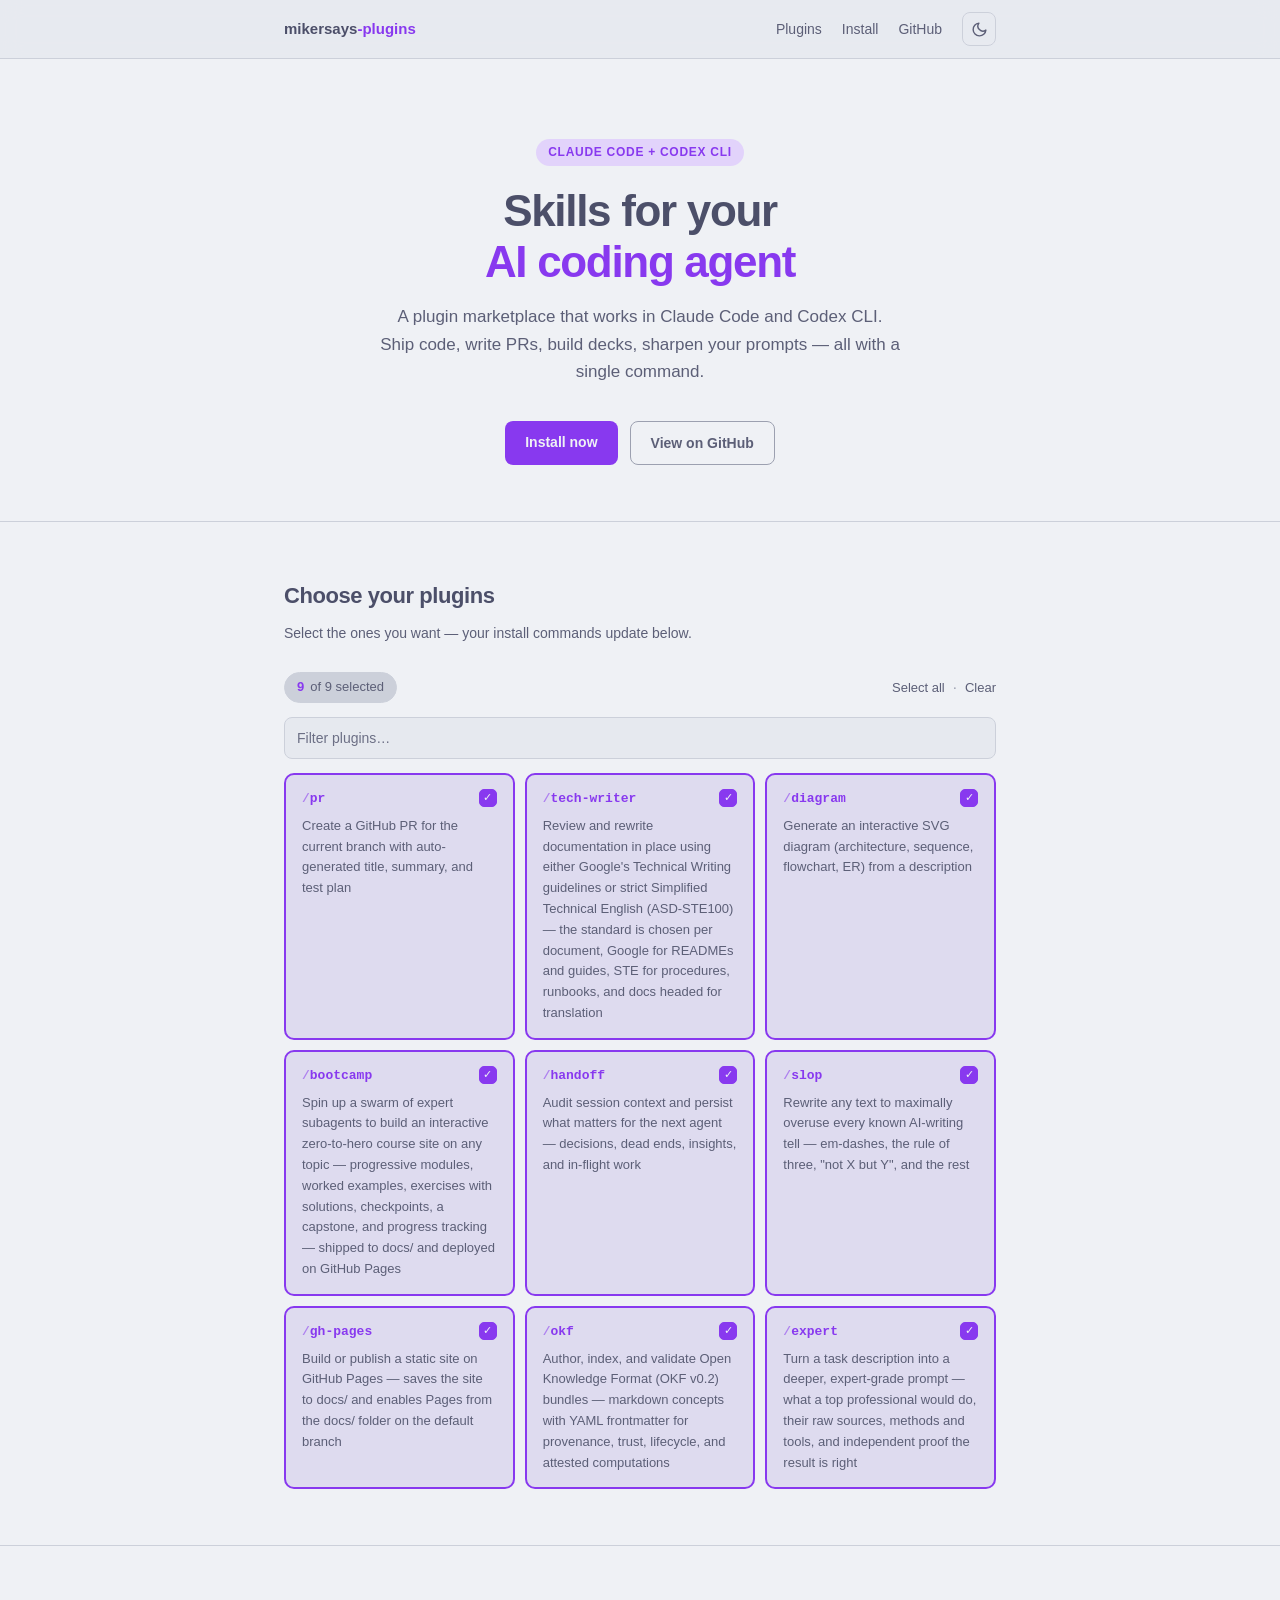
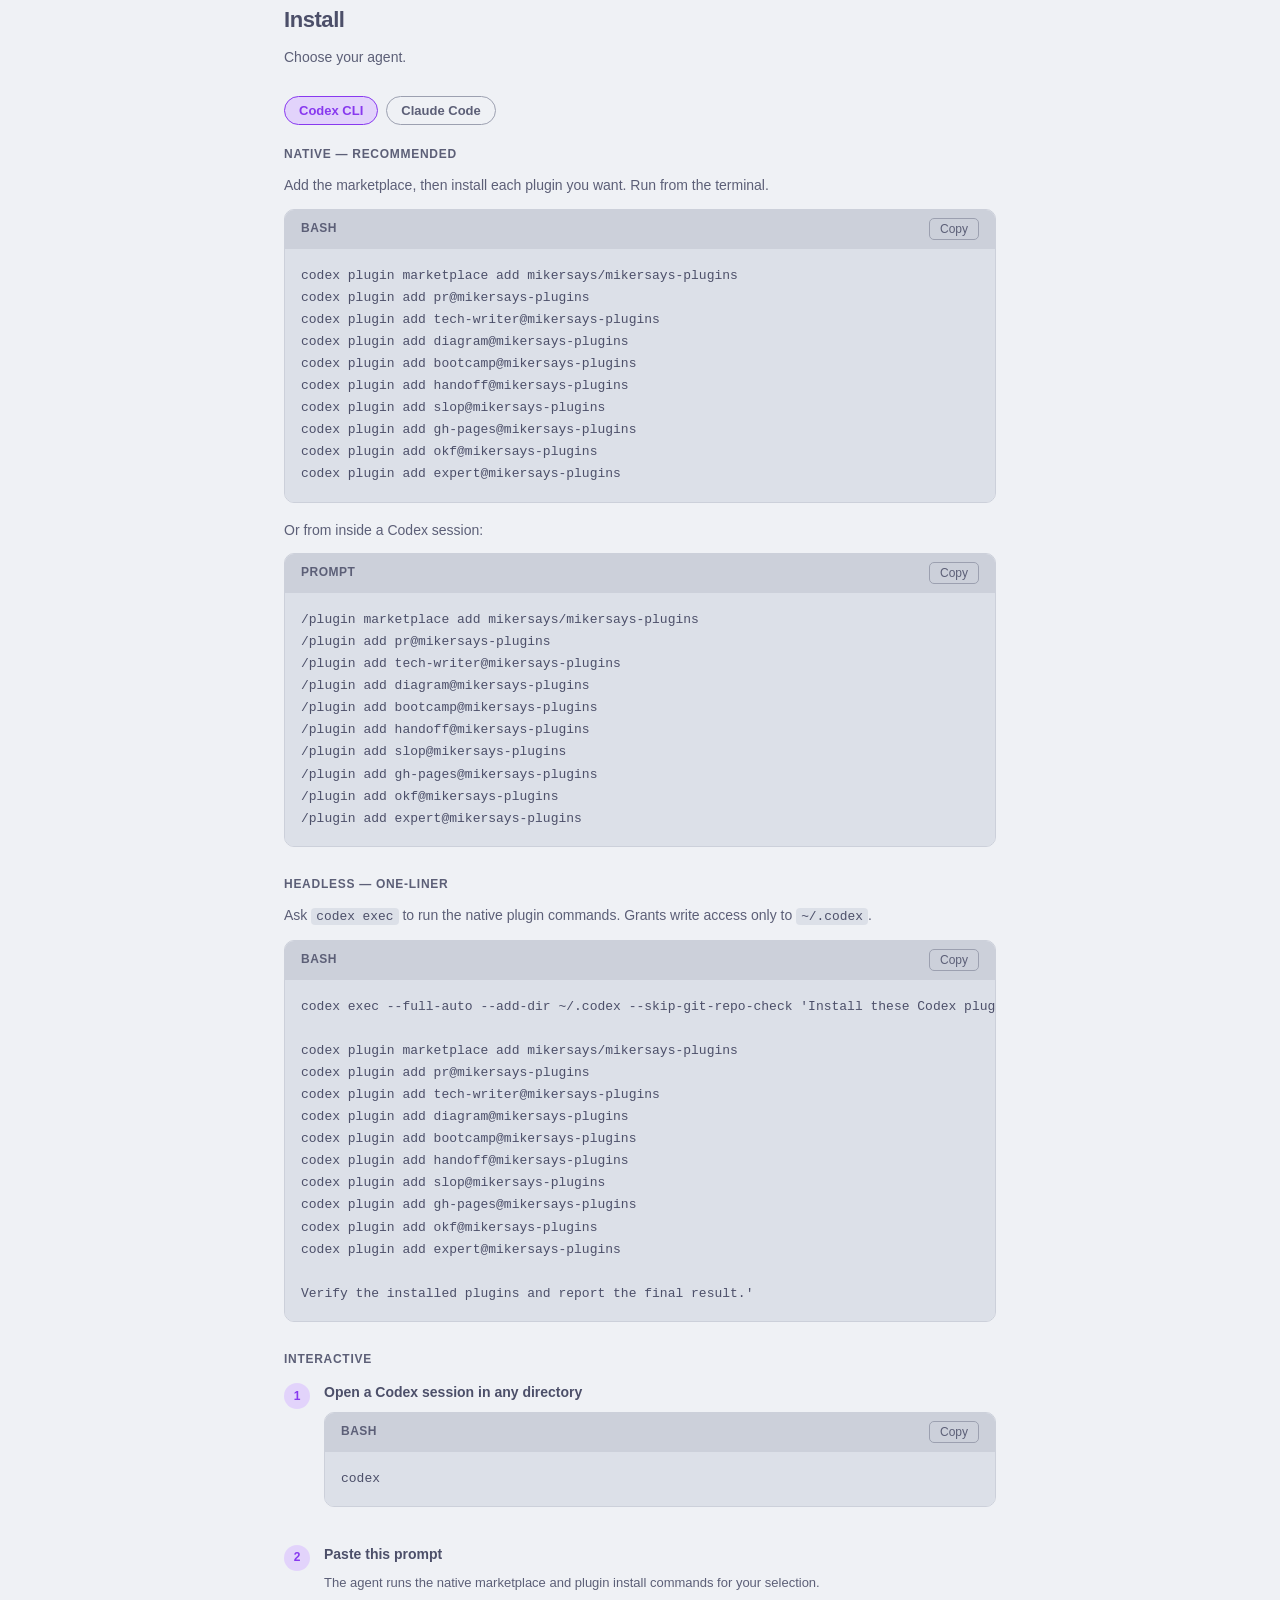
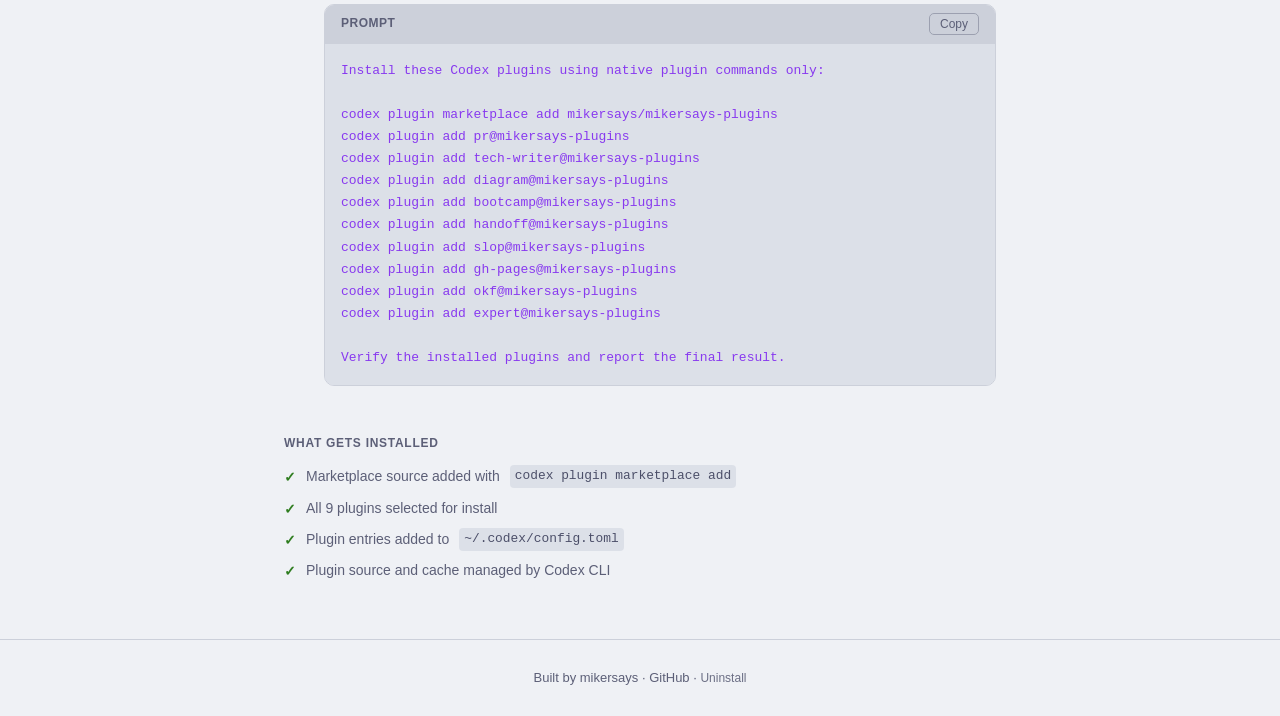
==== commit f4733158: "Remove the plan plugin Drop the plugin directory, marketplace entries, docs, and site card.  Co-Auth" ====
--- a/docs/index.html
+++ b/docs/index.html
@@ -656,7 +656,6 @@
     { id: 'tech-writer', desc: 'Review and rewrite documentation in place using either Google\'s Technical Writing guidelines or strict Simplified Technical English (ASD-STE100) &mdash; the standard is chosen per document, Google for READMEs and guides, STE for procedures, runbooks, and docs headed for translation' },
     { id: 'diagram',     desc: 'Generate an interactive SVG diagram (architecture, sequence, flowchart, ER) from a description' },
     { id: 'bootcamp',    desc: 'Spin up a swarm of expert subagents to build an interactive zero-to-hero course site on any topic — progressive modules, worked examples, exercises with solutions, checkpoints, a capstone, and progress tracking — shipped to docs/ and deployed on GitHub Pages' },
-    { id: 'plan',        desc: 'Lightweight markdown-based tracker for bugs/features/chores/todos that lives in docs/plan/ inside your repo' },
     { id: 'handoff',     desc: 'Audit session context and persist what matters for the next agent — decisions, dead ends, insights, and in-flight work' },
     { id: 'slop',        desc: 'Rewrite any text to maximally overuse every known AI-writing tell — em-dashes, the rule of three, "not X but Y", and the rest' },
     { id: 'gh-pages',    desc: 'Build or publish a static site on GitHub Pages — saves the site to docs/ and enables Pages from the docs/ folder on the default branch' },
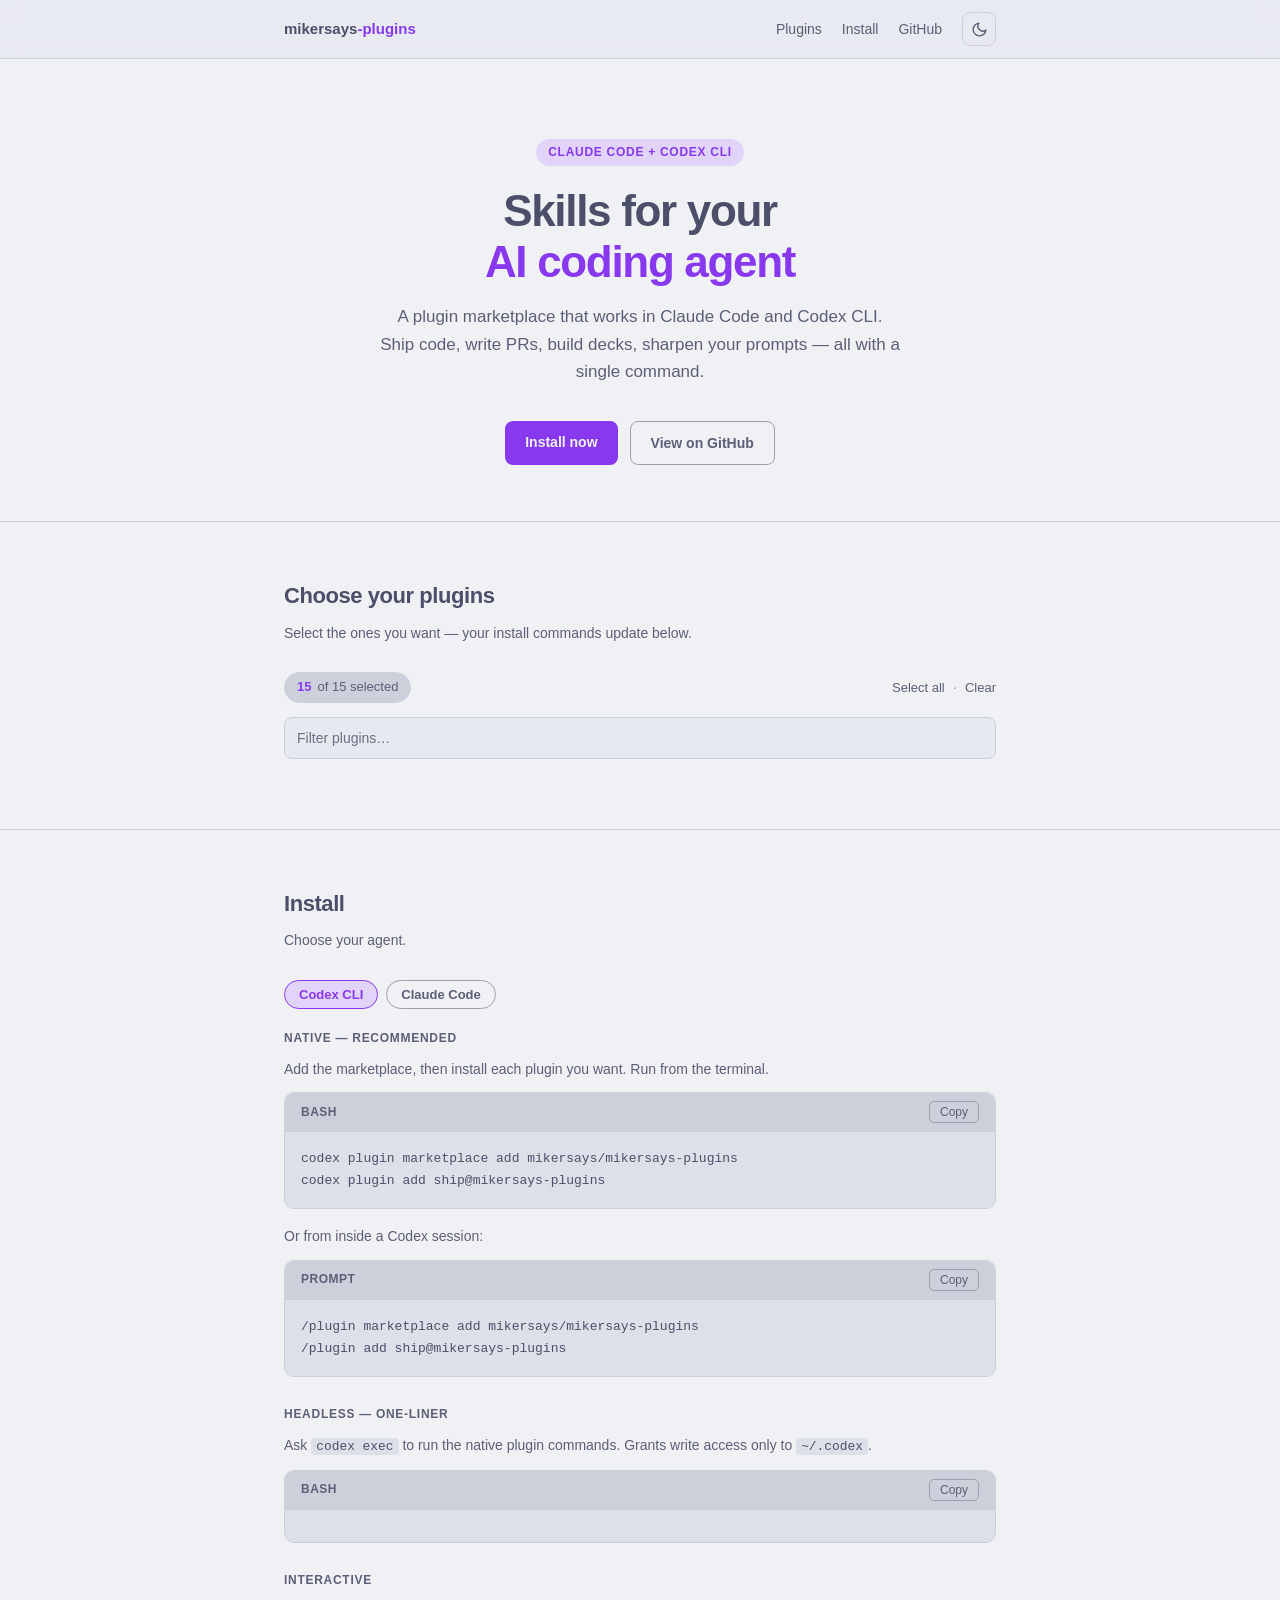
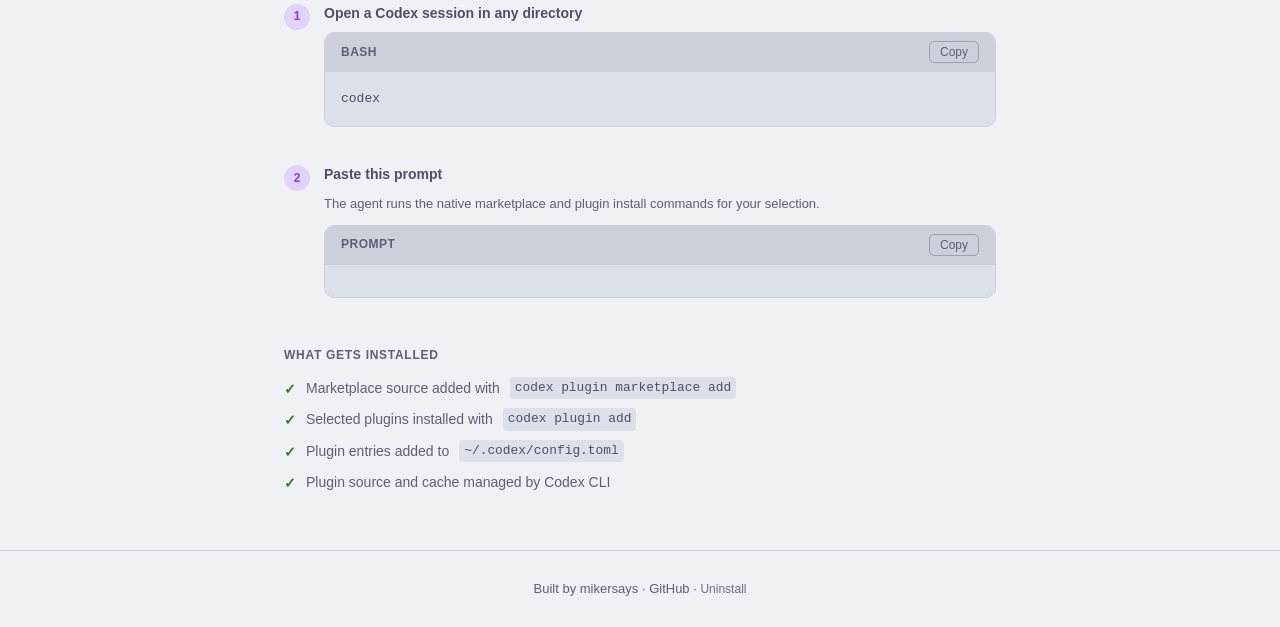
==== commit a1a2c688: "Add the end plugin: /end checks a session is finished and persisted before closing Generalized from " ====
--- a/docs/index.html
+++ b/docs/index.html
@@ -661,6 +661,7 @@
     { id: 'gh-pages',    desc: 'Build or publish a static site on GitHub Pages — saves the site to docs/ and enables Pages from the docs/ folder on the default branch' },
     { id: 'okf',         desc: 'Author, index, and validate Open Knowledge Format (OKF v0.2) bundles — markdown concepts with YAML frontmatter for provenance, trust, lifecycle, and attested computations' },
     { id: 'expert',      desc: 'Turn a task description into a deeper, expert-grade prompt — what a top professional would do, their raw sources, methods and tools, and independent proof the result is right' },
+    { id: 'end',         desc: 'Check that a session's work is finished and persisted before you close it, so the next agent has the context it needs' },
   ];
 
   let selected = new Set(PLUGINS.map(p => p.id));
